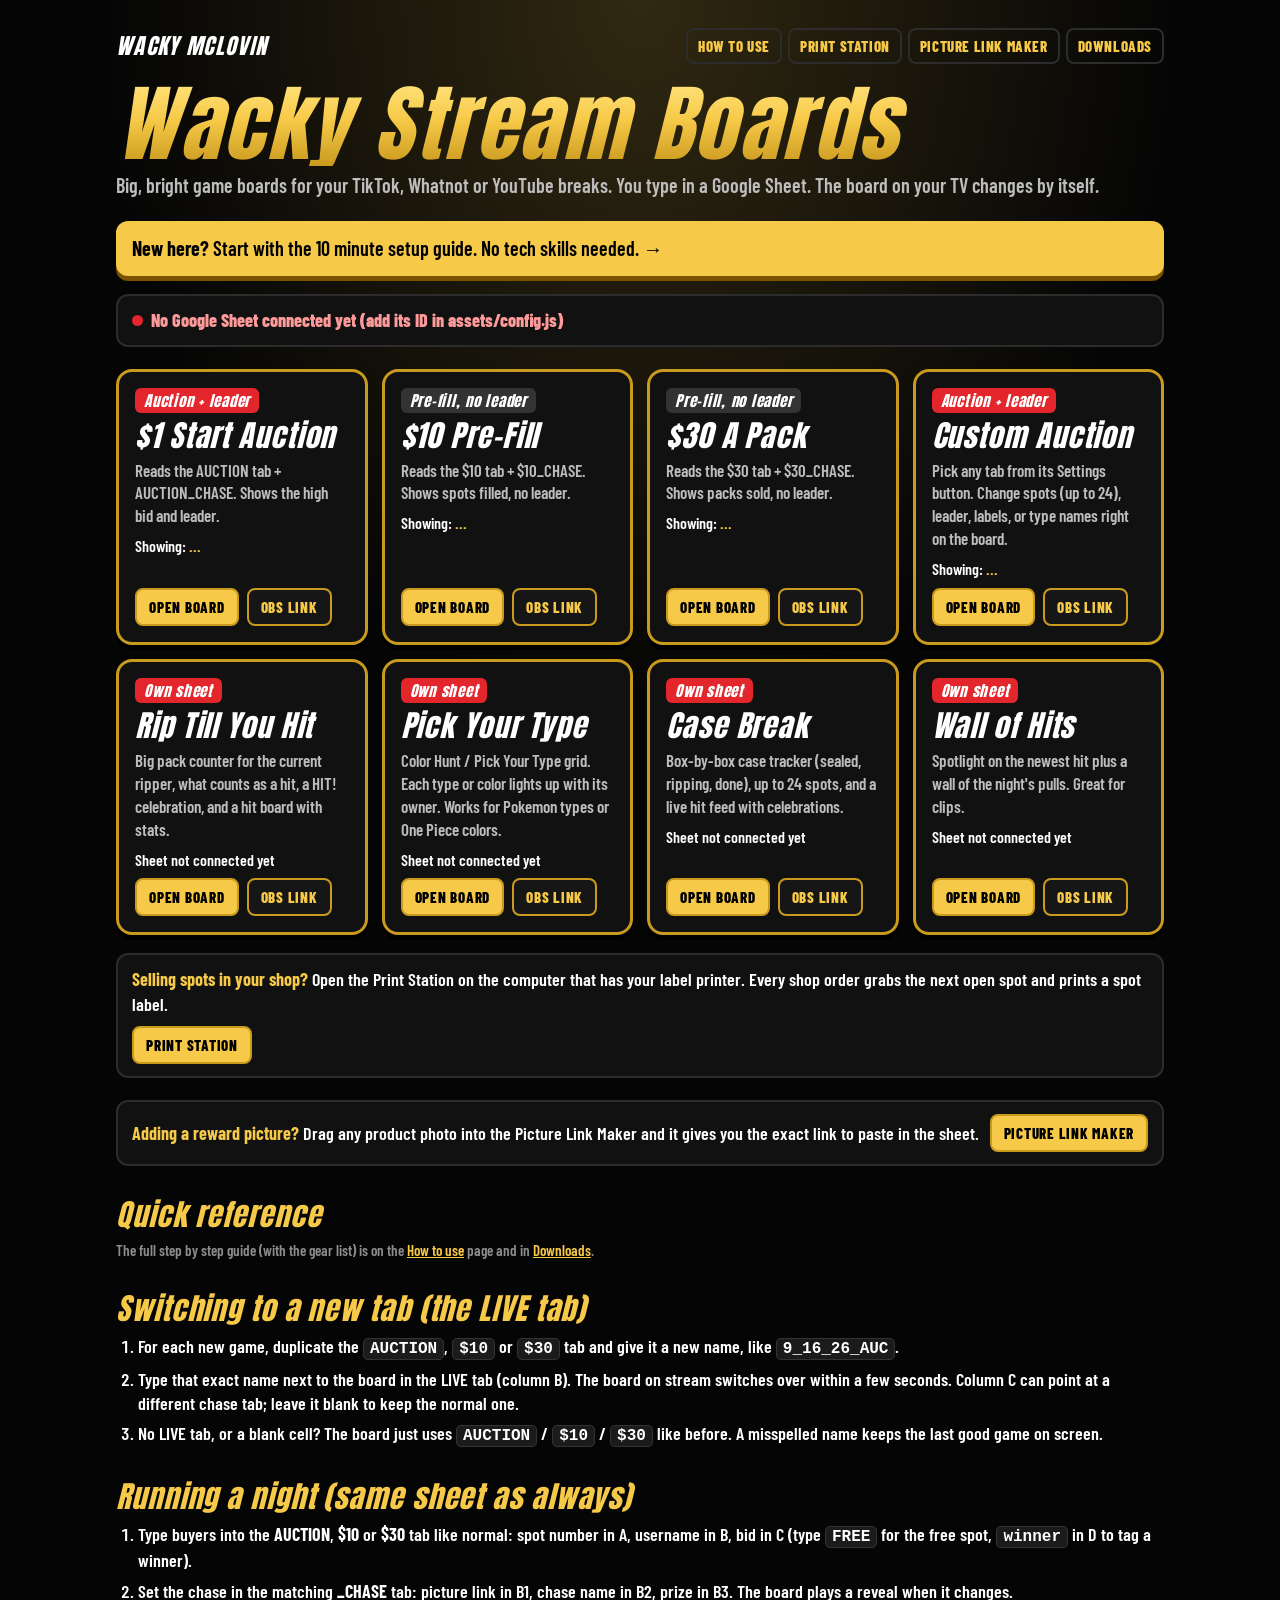
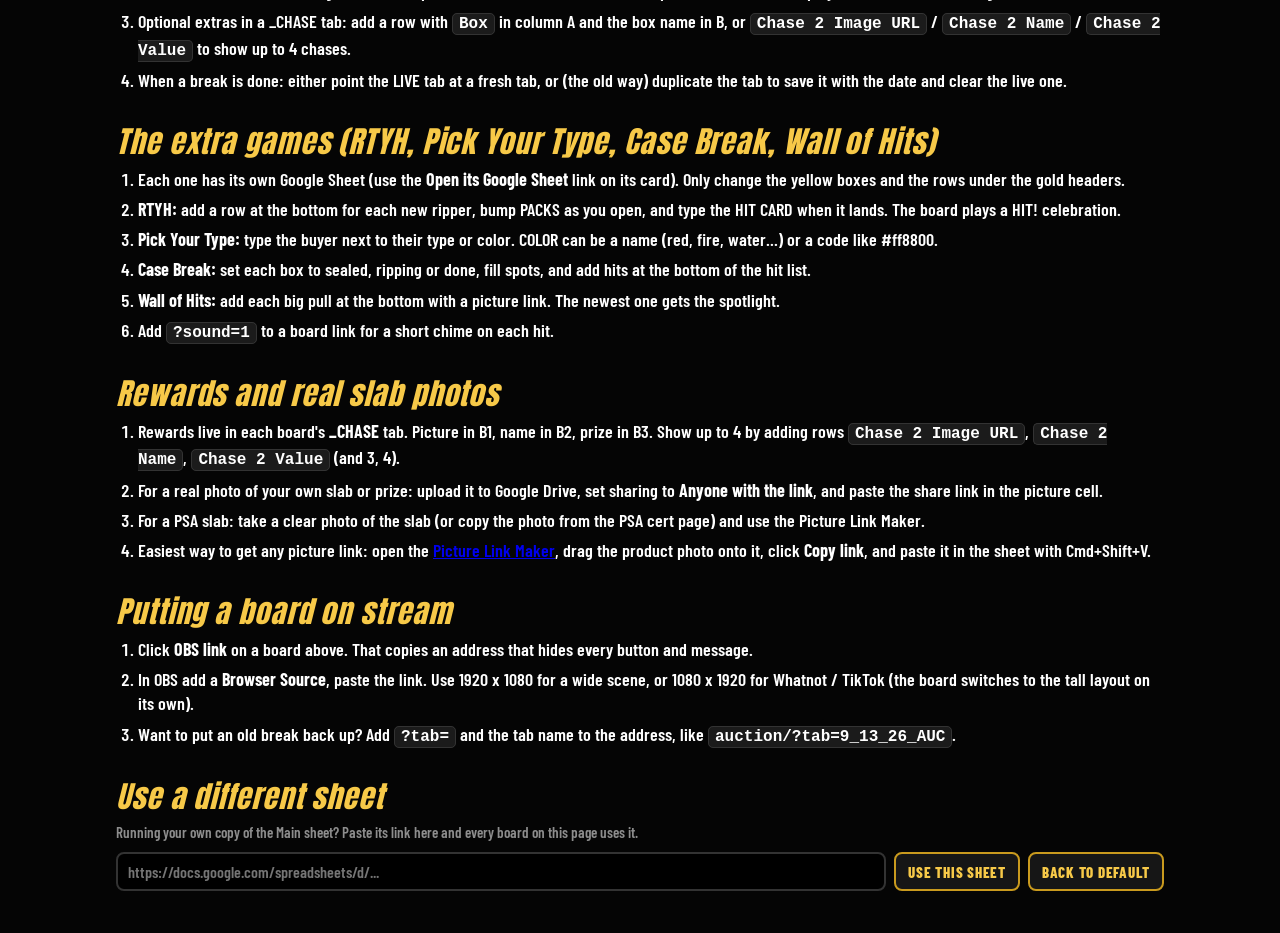
==== index.html @ f3956bfb "Wacky McLovin stream boards: boards, Print Station, shop order robot" ====
<!DOCTYPE html>
<html lang="en">
<head>
<meta charset="utf-8">
<meta name="viewport" content="width=device-width, initial-scale=1">
<title>Wacky McLovin Stream Boards</title>
<link rel="icon" href="images/favicon.svg">
<link rel="preconnect" href="https://fonts.googleapis.com">
<link rel="preconnect" href="https://fonts.gstatic.com" crossorigin>
<link href="https://fonts.googleapis.com/css2?family=Anton&family=Barlow+Condensed:wght@500;600;700;800&display=swap" rel="stylesheet">
<style>
  :root { --bg:#050505; --panel:#111; --line:#2c2c2c; --gold:#f7c948; --gold-2:#ffe27a; --gold-3:#c99a1e; --green:#3ddc84; --red:#e2262b; --orange:#ff8a1f; --muted:#bdbdbd;
          --head:"Anton",Impact,sans-serif; --body:"Barlow Condensed","Arial Narrow",Arial,sans-serif; }
  * { box-sizing: border-box; }
  body { margin:0; color:#fff; font:600 18px/1.35 var(--body); background: radial-gradient(ellipse 60% 40% at 50% 0%, rgba(247,201,72,.18), transparent 70%), var(--bg); min-height:100vh; }
  .wrap { max-width: 1080px; margin: 0 auto; padding: 28px 16px 60px; }
  h1 { font: italic 400 clamp(44px, 8vw, 84px)/1 var(--head); margin: 0; letter-spacing:.03em;
       background: linear-gradient(180deg,var(--gold-2),var(--gold) 45%,var(--gold-3)); -webkit-background-clip:text; background-clip:text; color:transparent; }
  .lead { color: var(--muted); margin: 6px 0 22px; font-size: 20px; }
  .conn { display:flex; gap:10px; align-items:center; flex-wrap:wrap; background:var(--panel); border:2px solid var(--line); border-radius:12px; padding:12px 14px; margin-bottom:22px; }
  .dot { display:inline-flex; align-items:center; gap:8px; font-weight:800; }
  .dot::before { content:""; width:11px; height:11px; border-radius:50%; background:#777; }
  .dot.ok { color: var(--green); } .dot.ok::before { background: var(--green); box-shadow:0 0 8px var(--green); }
  .dot.err { color: #ff9a9a; } .dot.err::before { background: var(--red); }
  .conn a { color: var(--gold); }
  .cards { display:grid; grid-template-columns: repeat(auto-fit, minmax(240px, 1fr)); gap: 14px; }
  .card { background: var(--panel); border: 3px solid var(--gold-3); border-radius: 16px; padding: 16px; display:flex; flex-direction:column; gap:8px; box-shadow: 0 5px 0 #000; }
  .card h2 { font: italic 400 30px/1 var(--head); margin:0; letter-spacing:.03em; }
  .card .what { color: var(--muted); font-size: 17px; }
  .card .live { font-size: 16px; } .card .live b { color: var(--gold); }
  .tag { align-self:flex-start; font: italic 400 15px/1 var(--head); letter-spacing:.05em; padding:5px 9px; border-radius:6px; background: var(--red); }
  .tag.noleader { background:#333; }
  .btns { display:flex; gap:8px; flex-wrap:wrap; margin-top:auto; }
  .btn { font: 800 15px var(--body); text-transform:uppercase; letter-spacing:.05em; text-decoration:none; background:#161616; color:var(--gold); border:2px solid var(--gold-3); border-radius:8px; padding:8px 12px; cursor:pointer; }
  .btn:hover, .btn.primary { background: var(--gold); color:#000; }
  h3 { font: italic 400 30px/1 var(--head); color: var(--gold); margin: 34px 0 10px; letter-spacing:.03em; }
  ol { padding-left: 22px; margin: 0; } li { margin: 6px 0; }
  code { background:#1b1b1b; border:1px solid #333; border-radius:5px; padding:1px 6px; font-size: 16px; }
  .other { display:flex; gap:8px; flex-wrap:wrap; margin-top:10px; }
  .other input { flex:1 1 320px; background:#000; color:#fff; border:2px solid #333; border-radius:8px; padding:8px 10px; font: 600 16px var(--body); }
  .small { color:#8d8d8d; font-size:15px; }
  .top { display:flex; justify-content:space-between; align-items:center; flex-wrap:wrap; gap:10px; margin-bottom:18px; }
  .brand { font: italic 400 22px/1 var(--head); color:#fff; text-decoration:none; letter-spacing:.06em; }
  .top nav { display:flex; gap:6px; flex-wrap:wrap; }
  .top nav a { color:var(--gold); text-decoration:none; font-weight:800; text-transform:uppercase; letter-spacing:.04em; font-size:15px; padding:6px 10px; border:2px solid #2c2c2c; border-radius:8px; }
  .top nav a:hover { border-color: var(--gold); }
  .newhere { display:block; background: var(--gold); color:#000; text-decoration:none; border-radius:12px; padding:14px 16px; margin: 0 0 18px; font-size:20px; box-shadow:0 5px 0 #7a5200; }
</style>
</head>
<body>
<div class="wrap">
  <div class="top"><a class="brand" href="https://wackymclovin.com">WACKY MCLOVIN</a>
    <nav><a href="how-to/">How to use</a><a href="print/">Print Station</a><a href="picture/">Picture Link Maker</a><a href="downloads/">Downloads</a></nav></div>
  <h1>Wacky Stream Boards</h1>
  <div class="lead">Big, bright game boards for your TikTok, Whatnot or YouTube breaks. You type in a Google Sheet. The board on your TV changes by itself.</div>
  <a class="newhere" href="how-to/"><b>New here?</b> Start with the 10 minute setup guide. No tech skills needed. &rarr;</a>

  <div class="conn">
    <span class="dot" id="dot">Checking the sheet...</span>
    <span id="sheetlink"></span>
  </div>

  <div class="cards" id="cards"></div>

  <div class="conn" style="margin-top:18px;justify-content:space-between">
    <span><b style="color:var(--gold)">Selling spots in your shop?</b> Open the Print Station on the computer that has your label printer. Every shop order grabs the next open spot and prints a spot label.</span>
    <a class="btn primary" href="print/">Print Station</a>
  </div>
  <div class="conn" style="justify-content:space-between">
    <span><b style="color:var(--gold)">Adding a reward picture?</b> Drag any product photo into the Picture Link Maker and it gives you the exact link to paste in the sheet.</span>
    <a class="btn primary" href="picture/">Picture Link Maker</a>
  </div>

  <h3>Quick reference</h3>
  <div class="small">The full step by step guide (with the gear list) is on the <a href="how-to/" style="color:var(--gold)">How to use</a> page and in <a href="downloads/" style="color:var(--gold)">Downloads</a>.</div>

  <h3>Switching to a new tab (the LIVE tab)</h3>
  <ol>
    <li>For each new game, duplicate the <code>AUCTION</code>, <code>$10</code> or <code>$30</code> tab and give it a new name, like <code>9_16_26_AUC</code>.</li>
    <li>Type that exact name next to the board in the LIVE tab (column B). The board on stream switches over within a few seconds. Column C can point at a different chase tab; leave it blank to keep the normal one.</li>
    <li>No LIVE tab, or a blank cell? The board just uses <code>AUCTION</code> / <code>$10</code> / <code>$30</code> like before. A misspelled name keeps the last good game on screen.</li>
  </ol>

  <h3>Running a night (same sheet as always)</h3>
  <ol>
    <li>Type buyers into the <b>AUCTION</b>, <b>$10</b> or <b>$30</b> tab like normal: spot number in A, username in B, bid in C (type <code>FREE</code> for the free spot, <code>winner</code> in D to tag a winner).</li>
    <li>Set the chase in the matching <b>_CHASE</b> tab: picture link in B1, chase name in B2, prize in B3. The board plays a reveal when it changes.</li>
    <li>Optional extras in a _CHASE tab: add a row with <code>Box</code> in column A and the box name in B, or <code>Chase 2 Image URL</code> / <code>Chase 2 Name</code> / <code>Chase 2 Value</code> to show up to 4 chases.</li>
    <li>When a break is done: either point the LIVE tab at a fresh tab, or (the old way) duplicate the tab to save it with the date and clear the live one.</li>
  </ol>

  <h3>The extra games (RTYH, Pick Your Type, Case Break, Wall of Hits)</h3>
  <ol>
    <li>Each one has its own Google Sheet (use the <b>Open its Google Sheet</b> link on its card). Only change the yellow boxes and the rows under the gold headers.</li>
    <li><b>RTYH:</b> add a row at the bottom for each new ripper, bump PACKS as you open, and type the HIT CARD when it lands. The board plays a HIT! celebration.</li>
    <li><b>Pick Your Type:</b> type the buyer next to their type or color. COLOR can be a name (red, fire, water...) or a code like #ff8800.</li>
    <li><b>Case Break:</b> set each box to sealed, ripping or done, fill spots, and add hits at the bottom of the hit list.</li>
    <li><b>Wall of Hits:</b> add each big pull at the bottom with a picture link. The newest one gets the spotlight.</li>
    <li>Add <code>?sound=1</code> to a board link for a short chime on each hit.</li>
  </ol>

  <h3>Rewards and real slab photos</h3>
  <ol>
    <li>Rewards live in each board's <b>_CHASE</b> tab. Picture in B1, name in B2, prize in B3. Show up to 4 by adding rows <code>Chase 2 Image URL</code>, <code>Chase 2 Name</code>, <code>Chase 2 Value</code> (and 3, 4).</li>
    <li>For a real photo of your own slab or prize: upload it to Google Drive, set sharing to <b>Anyone with the link</b>, and paste the share link in the picture cell.</li>
    <li>For a PSA slab: take a clear photo of the slab (or copy the photo from the PSA cert page) and use the Picture Link Maker.</li>
    <li>Easiest way to get any picture link: open the <a href="picture/">Picture Link Maker</a>, drag the product photo onto it, click <b>Copy link</b>, and paste it in the sheet with Cmd+Shift+V.</li>
  </ol>

  <h3>Putting a board on stream</h3>
  <ol>
    <li>Click <b>OBS link</b> on a board above. That copies an address that hides every button and message.</li>
    <li>In OBS add a <b>Browser Source</b>, paste the link. Use 1920 x 1080 for a wide scene, or 1080 x 1920 for Whatnot / TikTok (the board switches to the tall layout on its own).</li>
    <li>Want to put an old break back up? Add <code>?tab=</code> and the tab name to the address, like <code>auction/?tab=9_13_26_AUC</code>.</li>
  </ol>

  <h3>Use a different sheet</h3>
  <div class="small">Running your own copy of the Main sheet? Paste its link here and every board on this page uses it.</div>
  <div class="other"><input id="other" placeholder="https://docs.google.com/spreadsheets/d/..."><button class="btn" id="useOther">Use this sheet</button><button class="btn" id="resetOther">Back to default</button></div>
</div>

<script src="assets/config.js"></script>
<script src="assets/sheet.js"></script>
<script>
(function () {
  const S = window.DonHuntSheet;
  const P = new URLSearchParams(location.search);
  const BOARDS = [
    { key: 'auction', path: 'auction/', name: '$1 Start Auction', what: 'Reads the AUCTION tab + AUCTION_CHASE. Shows the high bid and leader.', leader: true, tab: 'AUCTION' },
    { key: 'prefill', path: 'prefill/', name: '$10 Pre-Fill', what: 'Reads the $10 tab + $10_CHASE. Shows spots filled, no leader.', leader: false, tab: '$10' },
    { key: 'pack', path: 'pack/', name: '$30 A Pack', what: 'Reads the $30 tab + $30_CHASE. Shows packs sold, no leader.', leader: false, tab: '$30' },
    { key: 'custom', path: 'custom/', name: 'Custom Auction', what: 'Pick any tab from its Settings button. Change spots (up to 24), leader, labels, or type names right on the board.', leader: true, tab: 'AUCTION' },
    { key: 'rtyh', path: 'rtyh/', name: 'Rip Till You Hit', what: 'Big pack counter for the current ripper, what counts as a hit, a HIT! celebration, and a hit board with stats.', game: true },
    { key: 'types', path: 'types/', name: 'Pick Your Type', what: 'Color Hunt / Pick Your Type grid. Each type or color lights up with its owner. Works for Pokemon types or One Piece colors.', game: true },
    { key: 'case', path: 'case/', name: 'Case Break', what: 'Box-by-box case tracker (sealed, ripping, done), up to 24 spots, and a live hit feed with celebrations.', game: true },
    { key: 'hits', path: 'hits/', name: 'Wall of Hits', what: 'Spotlight on the newest hit plus a wall of the night\'s pulls. Great for clips.', game: true },
  ];
  const GS = (window.DONHUNT_CONFIG || {}).gameSheets || {};
  const sheetParam = P.get('sheet') ? '?sheet=' + encodeURIComponent(S.SHEET_ID) : '';
  const cards = document.getElementById('cards');
  BOARDS.forEach(b => {
    const c = document.createElement('div'); c.className = 'card';
    const url = b.path + (b.game ? '' : sheetParam);
    const obs = new URL(b.path, location.href); if (sheetParam && !b.game) obs.searchParams.set('sheet', S.SHEET_ID); obs.searchParams.set('clean', '1');
    const gsid = b.game ? GS[b.key] : '';
    c.innerHTML = `<span class="tag ${b.leader || b.game ? '' : 'noleader'}">${b.game ? 'Own sheet' : b.leader ? 'Auction + leader' : 'Pre-fill, no leader'}</span>
      <h2></h2><div class="what"></div>${b.game ? (gsid ? `<div class="live"><a href="https://docs.google.com/spreadsheets/d/${gsid}/edit" target="_blank" rel="noopener" style="color:var(--gold)">Open its Google Sheet</a></div>` : '<div class="live">Sheet not connected yet</div>') : `<div class="live" data-key="${b.key}" data-tab="${b.tab}">Showing: <b>...</b></div>`}
      <div class="btns"><a class="btn primary" href="${url}">Open board</a><button class="btn" data-obs="${obs.href}">OBS link</button></div>`;
    c.querySelector('h2').textContent = b.name;
    c.querySelector('.what').textContent = b.what;
    cards.appendChild(c);
  });
  cards.addEventListener('click', e => {
    const b = e.target.closest('[data-obs]'); if (!b) return;
    const done = () => { b.textContent = 'Copied!'; setTimeout(() => b.textContent = 'OBS link', 1800); };
    (navigator.clipboard ? navigator.clipboard.writeText(b.dataset.obs) : Promise.reject()).then(done, () => { prompt('Copy this link:', b.dataset.obs); });
  });

  const dot = document.getElementById('dot');
  if (S.SHEET_ID) {
    const a = document.createElement('a'); a.href = S.BASE + '/edit'; a.target = '_blank'; a.rel = 'noopener'; a.textContent = 'Open the Google Sheet';
    document.getElementById('sheetlink').appendChild(a);
  }
  async function check() {
    if (!S.SHEET_ID) { dot.className = 'dot err'; dot.textContent = 'No Google Sheet connected yet (add its ID in assets/config.js)'; return; }
    const lv = await S.readLive();
    const live = lv.ok ? lv.boards : {};
    const lines = [...document.querySelectorAll('.live[data-tab]')];
    const res = await Promise.all(lines.map(l => {
      const row = live[l.dataset.key];
      return S.readTab((row && row.tab) || l.dataset.tab).then(r => ({ r, tab: (row && row.tab) || l.dataset.tab }));
    }));
    if (!lv.ok && lv.reason !== 'notab') {
      dot.className = 'dot err';
      dot.textContent = lv.reason === 'private' ? 'Sheet is private: set Share > Anyone with the link > Viewer' : 'Can\'t reach the sheet right now, retrying';
      return;
    }
    dot.className = 'dot ok';
    dot.textContent = lv.ok ? 'Sheet connected (following the LIVE tab)' : 'Sheet connected (no LIVE tab, using AUCTION / $10 / $30)';
    lines.forEach((l, i) => {
      const { r, tab } = res[i];
      const n = r.ok ? r.rows.filter(x => /^\d+$/.test((x[0] || '').trim()) && +x[0] <= 24 && (x[1] || '').trim()).length : null;
      l.querySelector('b').textContent = r.ok ? tab + ' (' + n + '/24 filled)' : tab + ' - tab not found';
    });
  }
  check(); setInterval(check, 8000);

  document.getElementById('useOther').onclick = () => {
    const id = S.sheetIdFrom(document.getElementById('other').value);
    if (!id) { alert('That doesn\'t look like a Google Sheet link.'); return; }
    location.search = '?sheet=' + encodeURIComponent(id);
  };
  document.getElementById('resetOther').onclick = () => { location.search = ''; };
})();
</script>
</body>
</html>
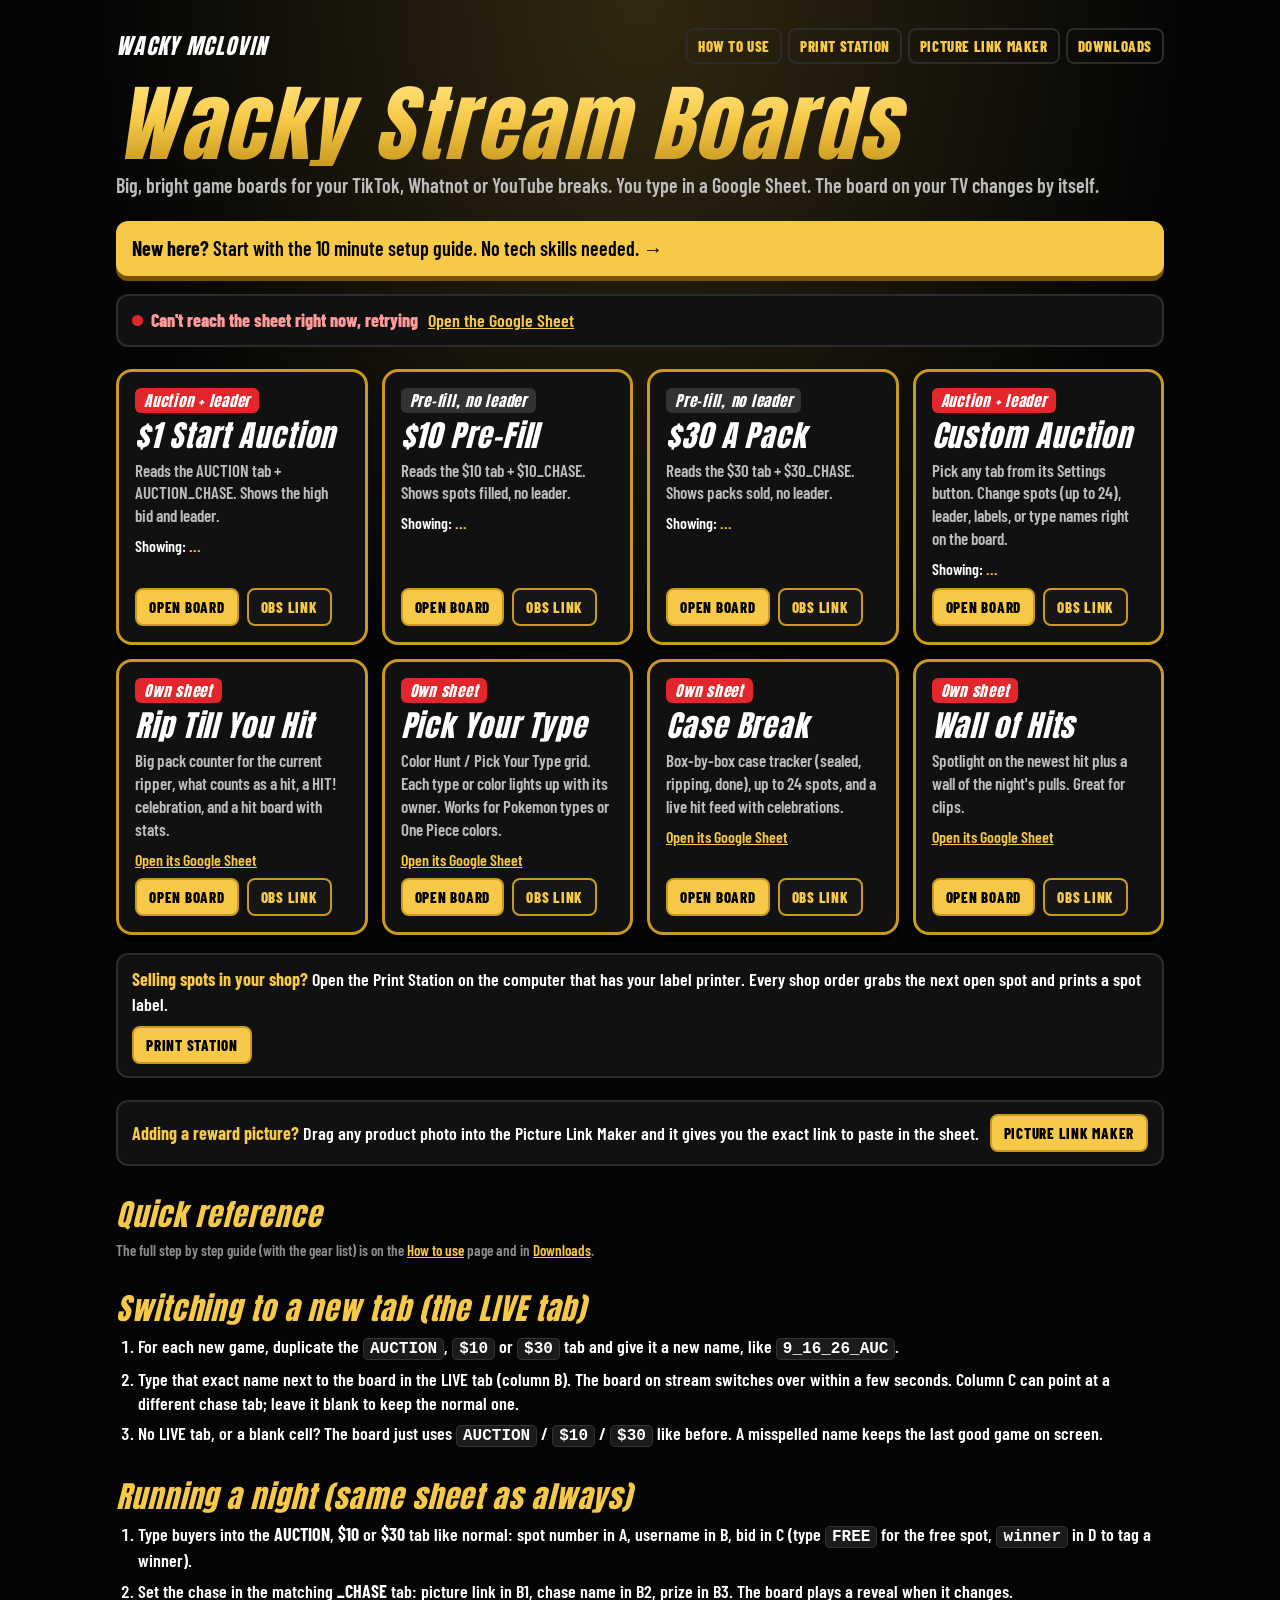
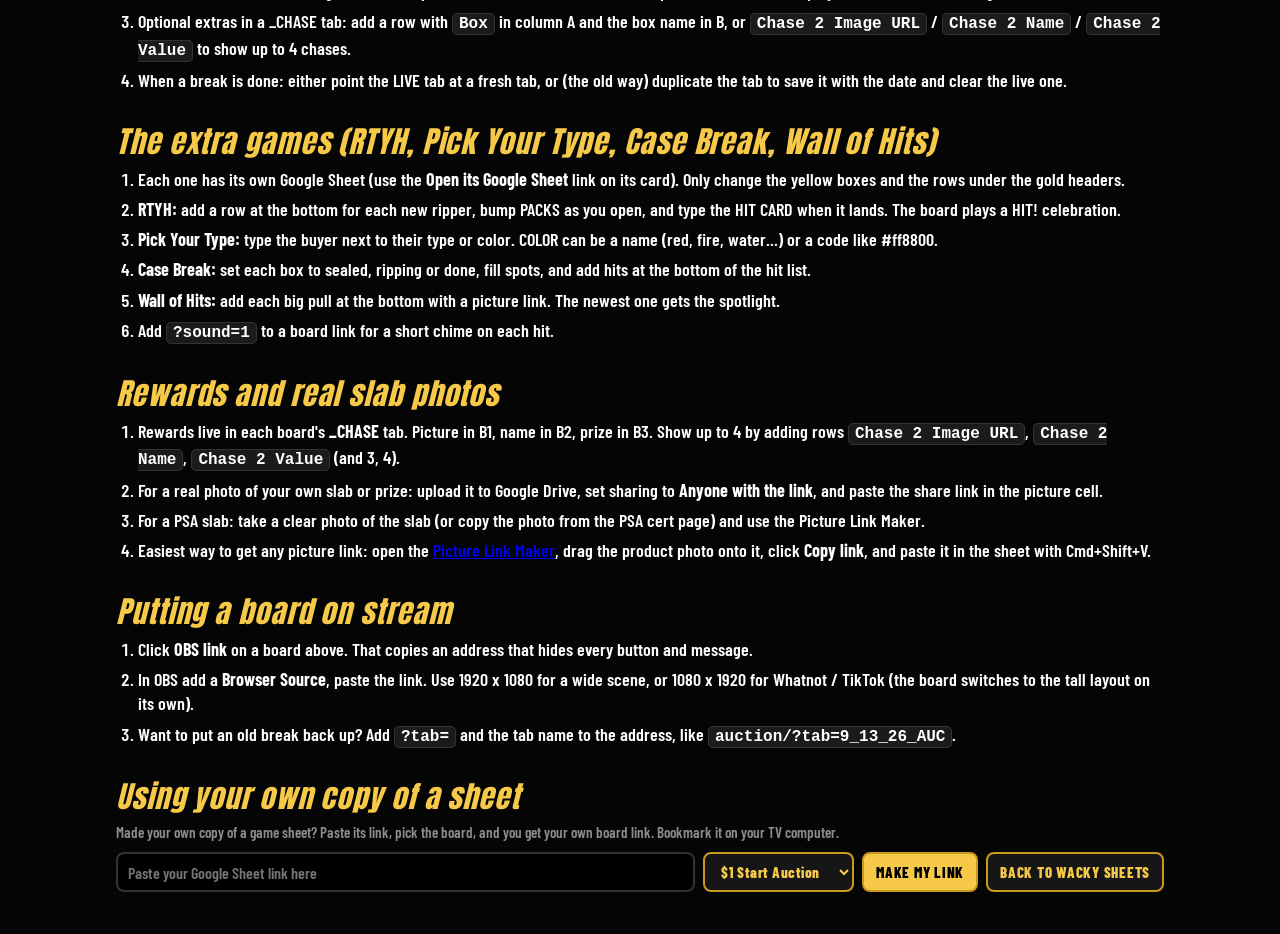
==== commit 926e1ffe: "Connect new sheets, How to Use page, own-copy link maker" ====
--- a/index.html
+++ b/index.html
@@ -114,9 +114,15 @@
     <li>Want to put an old break back up? Add <code>?tab=</code> and the tab name to the address, like <code>auction/?tab=9_13_26_AUC</code>.</li>
   </ol>
 
-  <h3>Use a different sheet</h3>
-  <div class="small">Running your own copy of the Main sheet? Paste its link here and every board on this page uses it.</div>
-  <div class="other"><input id="other" placeholder="https://docs.google.com/spreadsheets/d/..."><button class="btn" id="useOther">Use this sheet</button><button class="btn" id="resetOther">Back to default</button></div>
+  <h3 id="mine">Using your own copy of a sheet</h3>
+  <div class="small">Made your own copy of a game sheet? Paste its link, pick the board, and you get your own board link. Bookmark it on your TV computer.</div>
+  <div class="other"><input id="other" placeholder="Paste your Google Sheet link here">
+    <select id="otherBoard" class="btn" style="text-transform:none">
+      <option value="auction/">$1 Start Auction</option><option value="prefill/">$10 Pre-Fill</option><option value="pack/">$30 A Pack</option><option value="custom/">Custom Auction</option>
+      <option value="rtyh/">Rip Till You Hit</option><option value="types/">Pick Your Type</option><option value="case/">Case Break</option><option value="hits/">Wall of Hits</option><option value="">This whole page</option>
+    </select>
+    <button class="btn primary" id="useOther">Make my link</button><button class="btn" id="resetOther">Back to Wacky sheets</button></div>
+  <div class="other" id="mineOut" style="display:none"><input id="mineLink" readonly><a class="btn primary" id="mineOpen" target="_blank" rel="noopener">Open</a><button class="btn" id="mineCopy">Copy</button><button class="btn" id="mineObs">Copy OBS link</button></div>
 </div>
 
 <script src="assets/config.js"></script>
@@ -185,10 +191,22 @@
   }
   check(); setInterval(check, 8000);
 
+  const copy = (txt, btn, label) => {
+    const done = () => { btn.textContent = 'Copied!'; setTimeout(() => btn.textContent = label, 1800); };
+    (navigator.clipboard ? navigator.clipboard.writeText(txt) : Promise.reject()).then(done, () => prompt('Copy this link:', txt));
+  };
   document.getElementById('useOther').onclick = () => {
     const id = S.sheetIdFrom(document.getElementById('other').value);
-    if (!id) { alert('That doesn\'t look like a Google Sheet link.'); return; }
-    location.search = '?sheet=' + encodeURIComponent(id);
+    if (!id) { alert('That doesn\'t look like a Google Sheet link. Copy the address from the top of your sheet.'); return; }
+    const board = document.getElementById('otherBoard').value;
+    if (!board) { location.search = '?sheet=' + encodeURIComponent(id); return; }
+    const u = new URL(board, location.href); u.searchParams.set('sheet', id);
+    const o = new URL(u.href); o.searchParams.set('clean', '1');
+    document.getElementById('mineOut').style.display = '';
+    document.getElementById('mineLink').value = u.href;
+    document.getElementById('mineOpen').href = u.href;
+    document.getElementById('mineCopy').onclick = e => copy(u.href, e.target, 'Copy');
+    document.getElementById('mineObs').onclick = e => copy(o.href, e.target, 'Copy OBS link');
   };
   document.getElementById('resetOther').onclick = () => { location.search = ''; };
 })();
